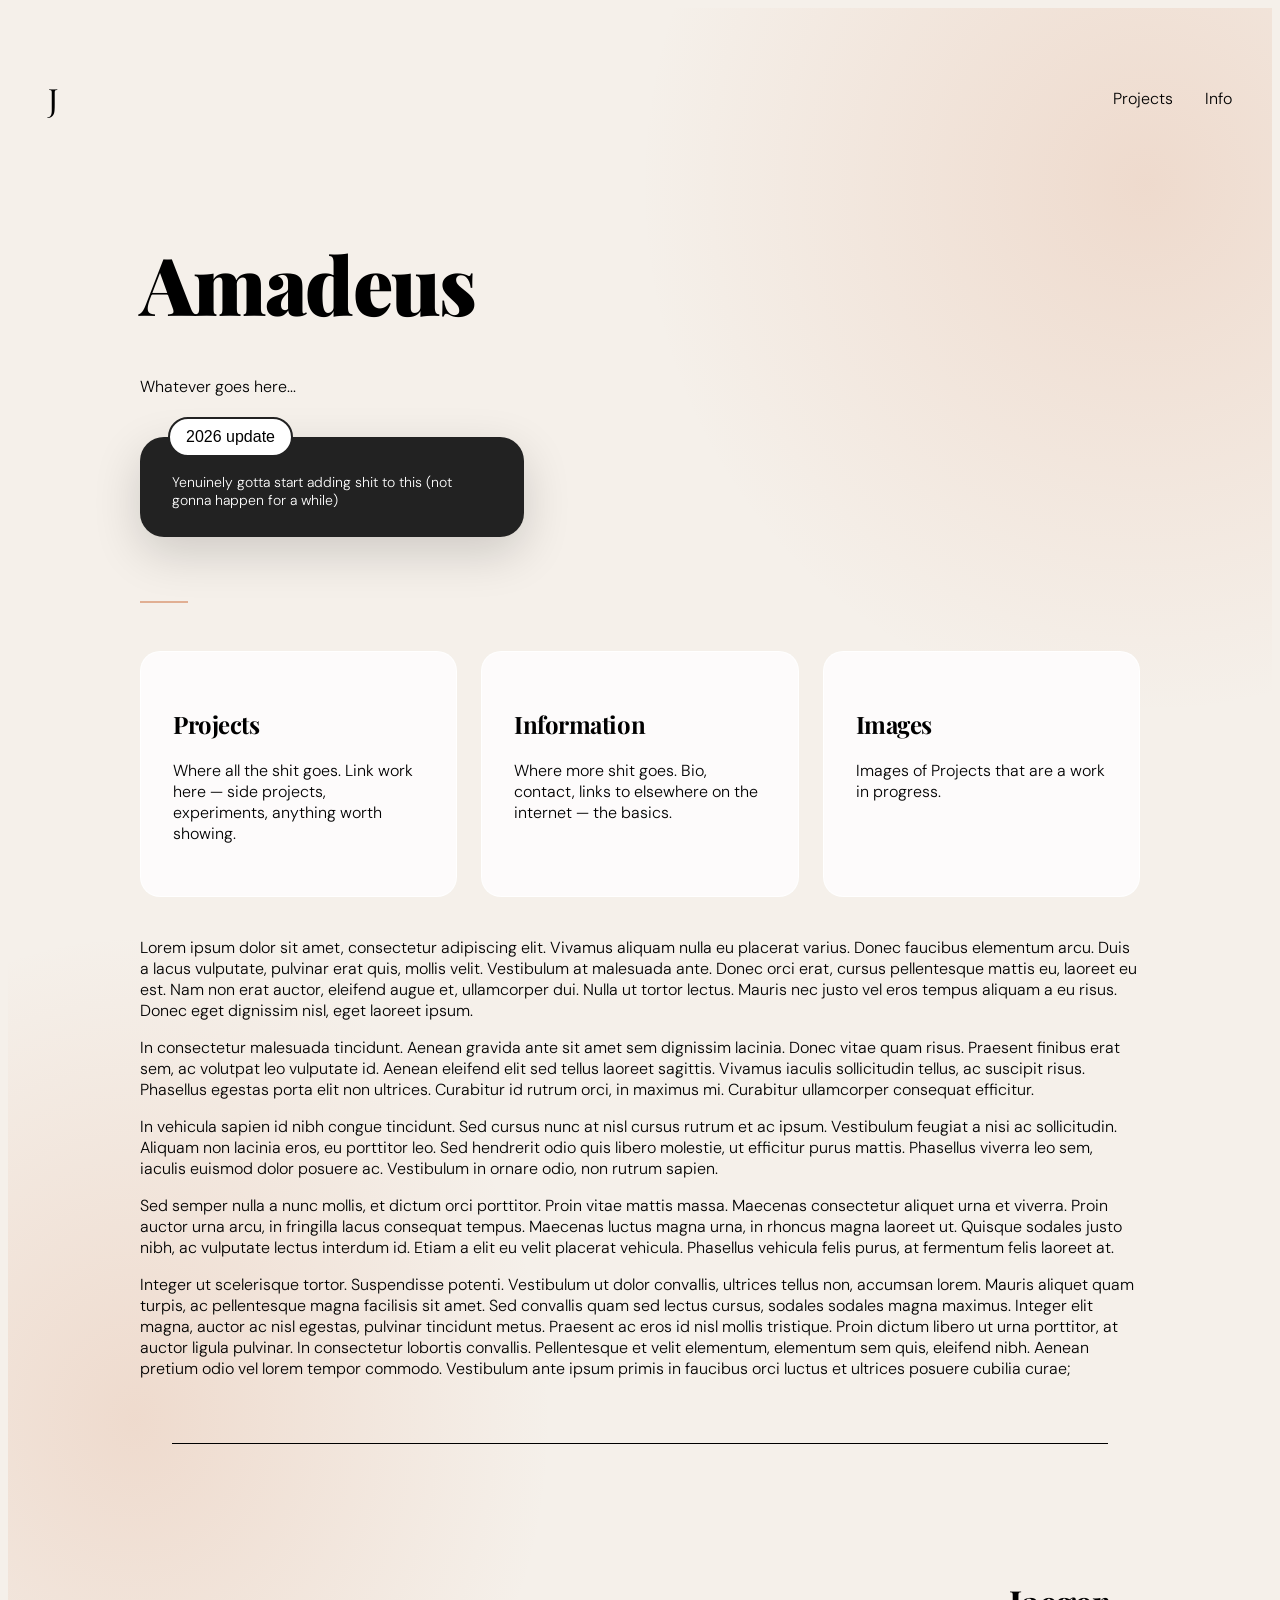
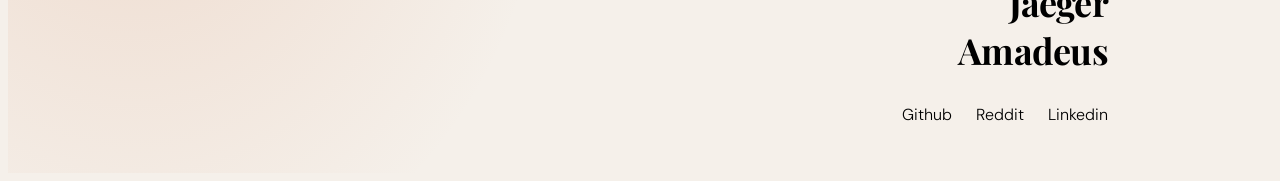
==== index.html @ b34c6782 "stylesheet" ====
<!DOCTYPE html>
<html lang="en">
<head>
    <meta charset="UTF-8" />
    <title>Hello world!</title>
    <meta name="viewport" content="width-device-width, initial-scale=1" />
    <meta name="description" content="" />
    <link rel="icon" href="favicon.png">
    <link rel="stylesheet" type="text/css" href="./styles/style.css">
    <link rel="preconnect" href="https://fonts.googleapis.com">
    <link rel="preconnect" href="https://fonts.gstatic.com" crossorigin>
    <link rel="stylesheet" href="https://fonts.googleapis.com/css2?family=Playfair+Display:ital,wght@0,700;0,900;1,700&family=DM+Sans:wght@300;400&display=swap">
</head>
<body>
    <nav>
        <span class="nav-logo" ><a href="">J</a></span>
        <ul>
            <li><a href="#">Projects</a></li>
            <li><a href="#">Info</a></li>
        </ul>
    </nav>

    <div class="page">
        <h1>Amadeus</h1>
        <p class="snippet" >Whatever goes here...</p>


        <div class="intro-wrap">
            <div class="status-update-block">
                <div class="status-update-title">
                    2026 update
                    <br>
                </div>
                <div class="status-update-text">
                    Yenuinely gotta start adding shit to this (not gonna happen for a while)
                    <br>
                </div>
            </div>
        </div>

        <div class="divider"></div>

        <div class="cards-grid">
            <div class="section-card">
                <h2>Projects</h2>
                <p>Where all the shit goes. Link work here — side projects, experiments, anything worth showing.</p>
            </div>
            <div class="section-card">
                <h2>Information</h2>
                <p>Where more shit goes. Bio, contact, links to elsewhere on the internet — the basics.</p>
            </div>
            <div class="section-card">
                <h2>Images</h2>
                <p>Images of Projects that are a work in progress.</p>
            </div>
        </div>

        <div>
            <p>
                Lorem ipsum dolor sit amet, consectetur adipiscing elit. Vivamus aliquam nulla eu placerat varius. Donec faucibus elementum arcu. Duis a lacus vulputate, pulvinar erat quis, mollis velit. Vestibulum at malesuada ante. Donec orci erat, cursus pellentesque mattis eu, laoreet eu est. Nam non erat auctor, eleifend augue et, ullamcorper dui. Nulla ut tortor lectus. Mauris nec justo vel eros tempus aliquam a eu risus. Donec eget dignissim nisl, eget laoreet ipsum. 
            </p>
            <p>
                In consectetur malesuada tincidunt. Aenean gravida ante sit amet sem dignissim lacinia. Donec vitae quam risus. Praesent finibus erat sem, ac volutpat leo vulputate id. Aenean eleifend elit sed tellus laoreet sagittis. Vivamus iaculis sollicitudin tellus, ac suscipit risus. Phasellus egestas porta elit non ultrices. Curabitur id rutrum orci, in maximus mi. Curabitur ullamcorper consequat efficitur. 
            </p>
            <p>
                In vehicula sapien id nibh congue tincidunt. Sed cursus nunc at nisl cursus rutrum et ac ipsum. Vestibulum feugiat a nisi ac sollicitudin. Aliquam non lacinia eros, eu porttitor leo. Sed hendrerit odio quis libero molestie, ut efficitur purus mattis. Phasellus viverra leo sem, iaculis euismod dolor posuere ac. Vestibulum in ornare odio, non rutrum sapien. 
            </p>
            <p>
                Sed semper nulla a nunc mollis, et dictum orci porttitor. Proin vitae mattis massa. Maecenas consectetur aliquet urna et viverra. Proin auctor urna arcu, in fringilla lacus consequat tempus. Maecenas luctus magna urna, in rhoncus magna laoreet ut. Quisque sodales justo nibh, ac vulputate lectus interdum id. Etiam a elit eu velit placerat vehicula. Phasellus vehicula felis purus, at fermentum felis laoreet at. 
            </p>
            <p>
                Integer ut scelerisque tortor. Suspendisse potenti. Vestibulum ut dolor convallis, ultrices tellus non, accumsan lorem. Mauris aliquet quam turpis, ac pellentesque magna facilisis sit amet. Sed convallis quam sed lectus cursus, sodales sodales magna maximus. Integer elit magna, auctor ac nisl egestas, pulvinar tincidunt metus. Praesent ac eros id nisl mollis tristique. Proin dictum libero ut urna porttitor, at auctor ligula pulvinar. In consectetur lobortis convallis. Pellentesque et velit elementum, elementum sem quis, eleifend nibh. Aenean pretium odio vel lorem tempor commodo. Vestibulum ante ipsum primis in faucibus orci luctus et ultrices posuere cubilia curae; 
            </p>
        </div>

        <div class="footer-wrap">
            <div class="standard-container">
                <div class="footer-top-divider">
                    <div class="footer-divider"></div>
                </div>
                <a class="link-block w-inline-block w--current" href="">
                    <h2 class="footer-title">
                        Jaeger
                        <br>
                        Amadeus
                    </h2>
                </a>
                <div class="footer-links">
                    <a class="footer-item" href="https://github.com/Chillingus">Github</a>
                    <a class="footer-item" href="">Reddit</a>
                    <a class="footer-item" href="">Linkedin</a>
                </div>
            </div>
        </div>
    </div>
</body>
</html>
---- styles/style.css ----
:root {
  --accent-warm: #d4845a;
}

body {
    background-color: #f5f0ea;
    min-height: 100vh;
    font-family: 'DM Sans', sans-serif;
    font-weight: 300;
    padding: 40px 40px 0;
    position: relative;
}

.page {
    max-width: 1000px;
    margin: 0 auto;
    padding: 40px 40px 0;
}

body::before {
    content: '';
    position: fixed;
    inset: 0;
    z-index: -1;
    background: 
        radial-gradient(ellipse 80% 60% at 90% 10%, #d4845a33 0%, transparent 50%),
        radial-gradient(ellipse 60% 50% at 10% 80%, #d4845a33 0%, transparent 55%),  
        #f5f0ea;
    position: absolute;
}


nav {
    display: flex;
    justify-content: space-between;
    align-items: center;
    padding: 24px 0;
     /* color: #f5f0ea;*/
    position: sticky;
    top: 0;
    z-index: 10;
}

nav a {
    text-decoration: none;
    color: inherit;
}

.nav-logo {
    font-family: 'Playfair Display', Impact;
    font-size: 2rem;
}

nav ul {
    list-style: none;
    display: flex;
    gap: 32px;
}

nav ul a {
    text-decoration: none;
    color: #000000;
    font-size: 1rem;
}

h1, h2 {
    font-family: 'Playfair Display', serif;
    letter-spacing: -0.02em;
}

h1 {
    font-size: 5rem;
    font-weight: 900;
    line-height: 1.0;
    /*color: #f5f0ea;*/
}

.snippet {
    color: #000000;
}


.intro-wrap {
    padding-top: 24px;
}

.status-update-text {
  color: #fff;
  font-size: 14px;
  padding-top: 8px;
}

.status-update-block {
  background-color: #222;
  border-radius: 24px;
  width: 32%;
  margin-bottom: 32px;
  padding: 28px 32px;
  position: relative;
  box-shadow: 0 16px 48px #00000029;
}

.status-update-title {
  background-color: #fff;
  border: 2px solid #222;
  border-radius: 100px;
  padding: 8px 16px;
  font-family: Pitchsans Semibold, sans-serif;
  line-height: 20px;
  position: absolute;
  top: -20px;
  left: 28px;
}


.divider {
    width: 48px;
    height: 2px;
    background: var(--accent-warm);
    margin: 64px 0 48px;
    opacity: 0.6;
}

.section-card {
    background: rgb(253, 251, 251);
    border: 1px solid rgba(255, 255, 255, 0.9);
    border-radius: 20px;
    padding: 36px 32px;
    margin-bottom: 24px;
    transition: transform 0.25s ease, box-shadow 0.25s ease;
}

.section-card:hover {
    transform: translateY(-4px);
    box-shadow: 0 20px 28px #00000012;
}

.cards-grid {
    display: grid;
    grid-template-columns: 1fr 1fr 1fr;
    gap: 24px;
}


.footer-wrap {
    background-position: 50% 100%;
    background-size: 1012px 500px;
    flex-direction: column;
    width: auto;
    margin-bottom: 0;
    margin-left: 0;
    margin-right: 0;
    padding-bottom: 48px;
    padding-left: 32px;
    padding-right: 32px;
    /*overflow: hidden;*/
}

.standard-container {
    text-align: left;
}

.footer-top-divider {
    margin-top: 64px;
    padding-bottom: 104px;
}

.footer-divider {
    height: 1px;
    background: #000000;
    width: 100%;
}

.link-block {
    text-decoration: none;
    text-align: right;
    color: inherit;
    font-size: 1.5rem;
}

.footer-links {
  display: flex;
  flex-direction: row;
  align-items: center;
  gap: 24px;
  justify-content: flex-end;
}

.footer-item {
    text-decoration: none;
    color: inherit;
}
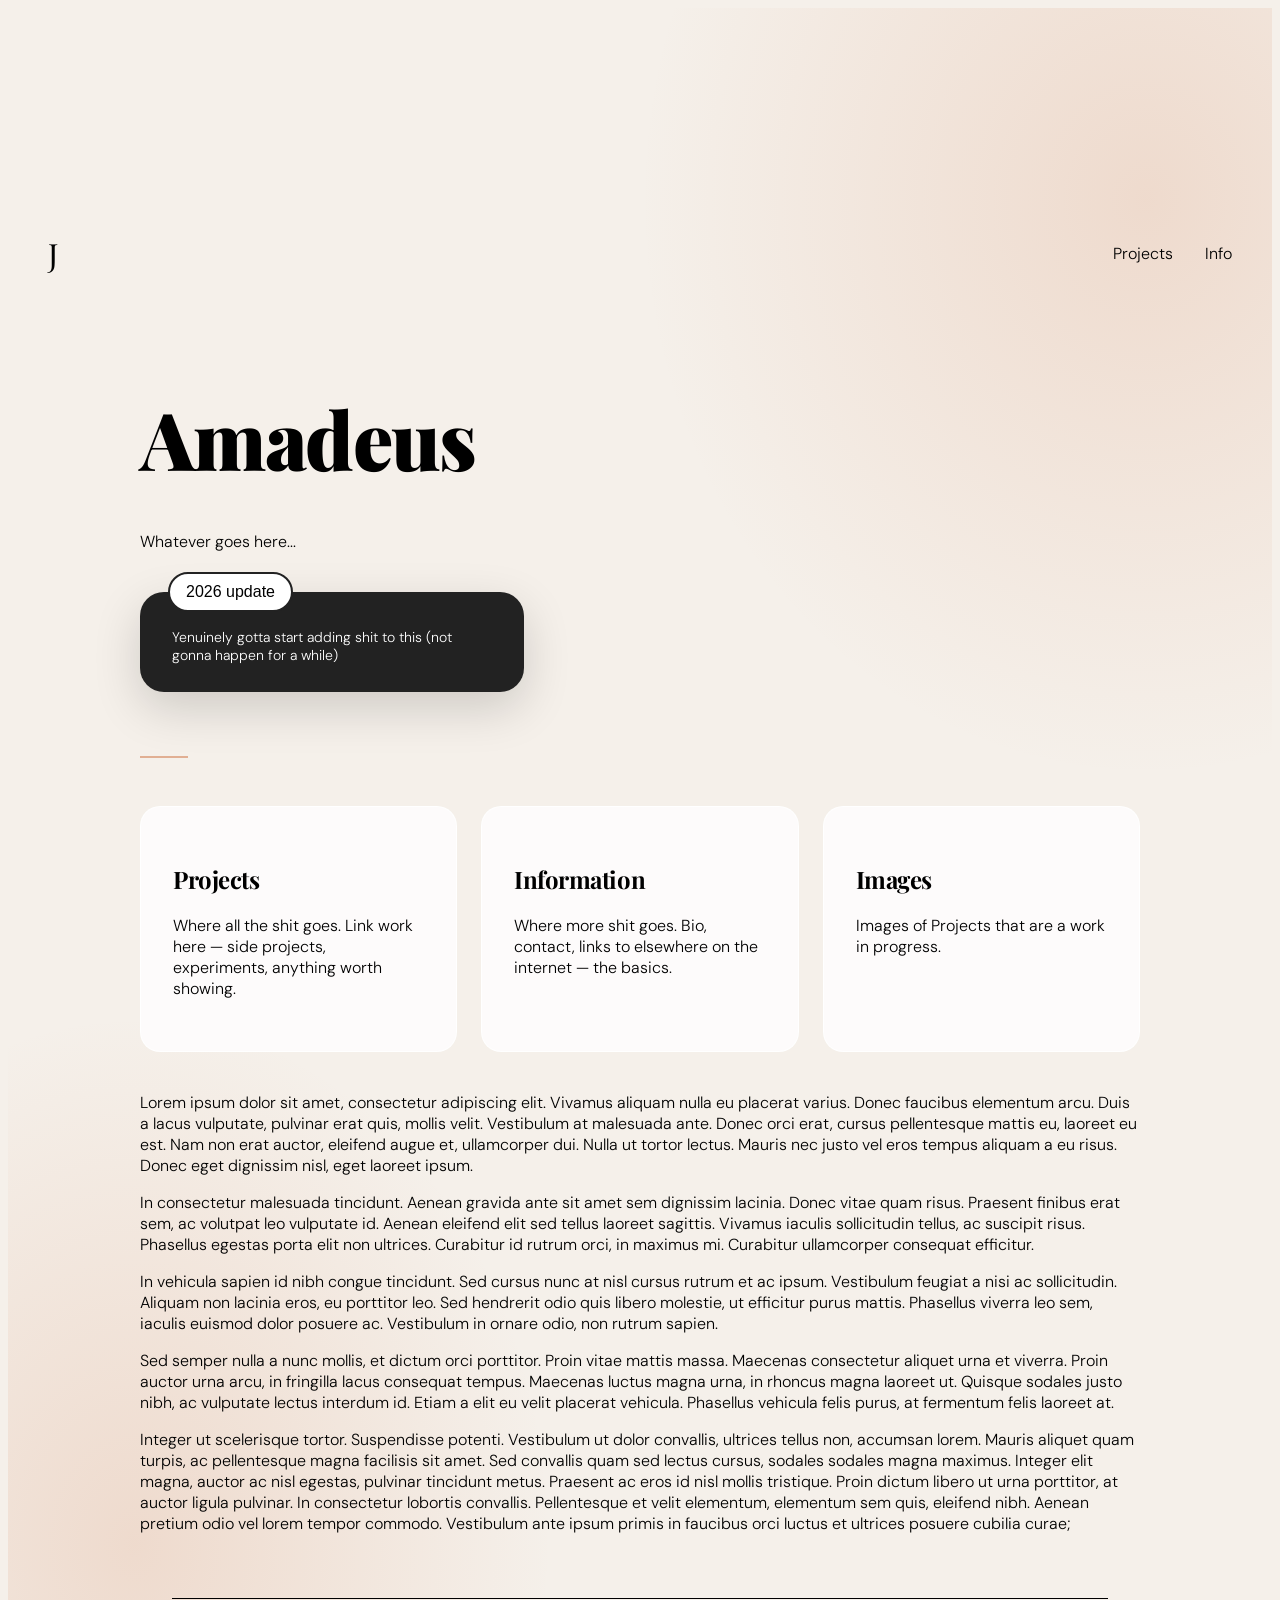
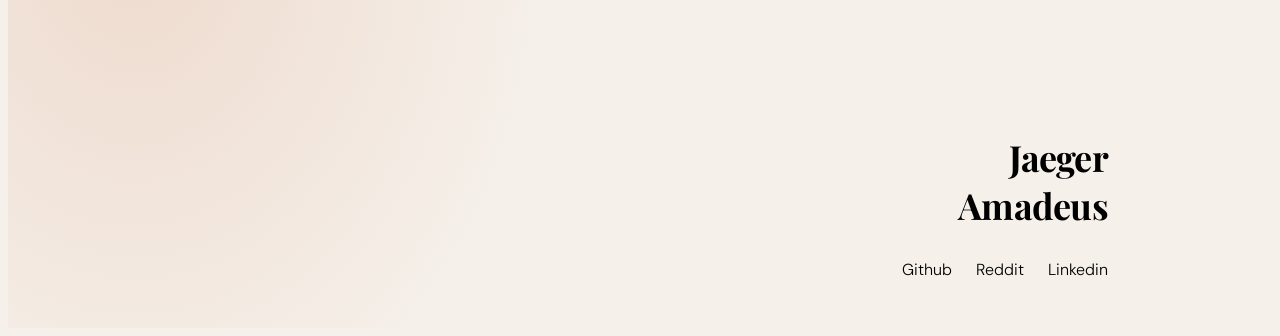
==== commit 2698683a: "niko" ====
--- a/index.html
+++ b/index.html
@@ -12,6 +12,12 @@
     <link rel="stylesheet" href="https://fonts.googleapis.com/css2?family=Playfair+Display:ital,wght@0,700;0,900;1,700&family=DM+Sans:wght@300;400&display=swap">
 </head>
 <body>
+    
+    <canvas id="niko-canvas"></canvas>
+    <link rel="stylesheet" href="styles/niko.css">
+    <script src="scripts/niko.js"></script>
+
+
     <nav>
         <span class="nav-logo" ><a href="">J</a></span>
         <ul>
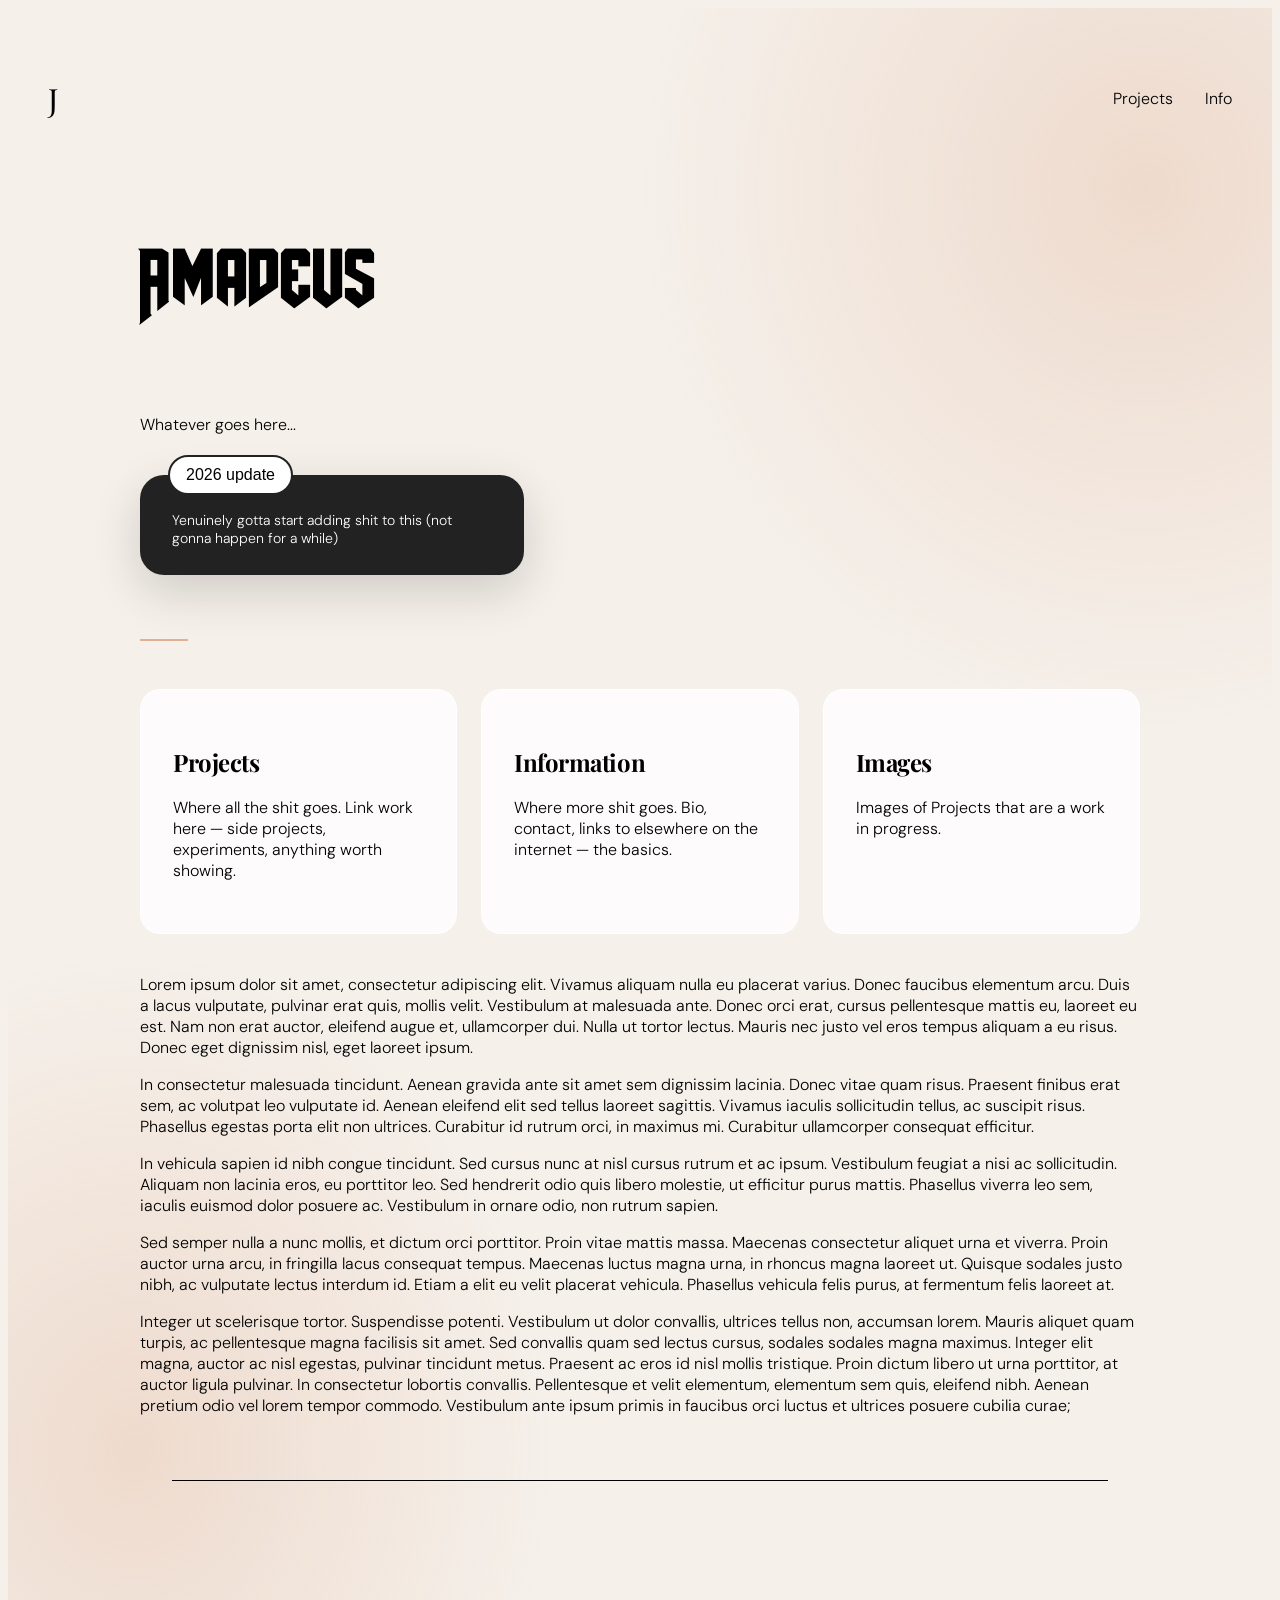
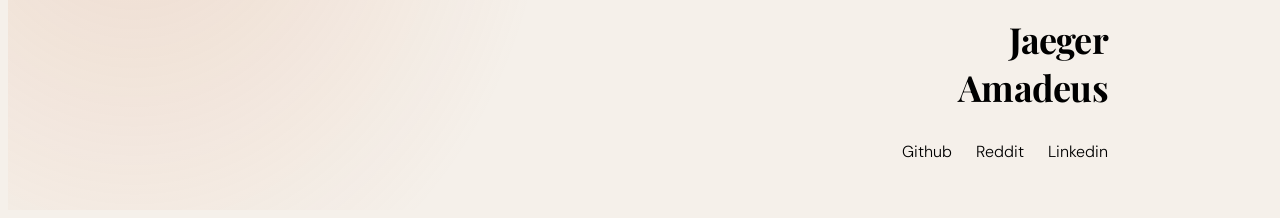
==== commit 4abdb42f: "reposition/resize niko + DOOM font added" ====
--- a/index.html
+++ b/index.html
@@ -3,13 +3,16 @@
 <head>
     <meta charset="UTF-8" />
     <title>Hello world!</title>
-    <meta name="viewport" content="width-device-width, initial-scale=1" />
+    <meta name="viewport" content="width=device-width, initial-scale=1" />
     <meta name="description" content="" />
     <link rel="icon" href="favicon.png">
     <link rel="stylesheet" type="text/css" href="./styles/style.css">
     <link rel="preconnect" href="https://fonts.googleapis.com">
     <link rel="preconnect" href="https://fonts.gstatic.com" crossorigin>
     <link rel="stylesheet" href="https://fonts.googleapis.com/css2?family=Playfair+Display:ital,wght@0,700;0,900;1,700&family=DM+Sans:wght@300;400&display=swap">
+    <script src="https://cdn.babylonjs.com/babylon.js"></script>
+    <script src="https://cdn.babylonjs.com/loaders/babylonjs.loaders.js"></script>
+    <style>@font-face {font-family: 'AmazDooM'; src: url('./resources/AmazDooMLeft.ttf');}</style>
 </head>
 <body>
     
@@ -92,9 +95,9 @@
                     </h2>
                 </a>
                 <div class="footer-links">
-                    <a class="footer-item" href="https://github.com/Chillingus">Github</a>
-                    <a class="footer-item" href="">Reddit</a>
-                    <a class="footer-item" href="">Linkedin</a>
+                    <a class="footer-item" href="https://github.com/Chillingus" target="_blank">Github</a>
+                    <a class="footer-item" href="" target="_blank">Reddit</a>
+                    <a class="footer-item" href="" target="_blank">Linkedin</a>
                 </div>
             </div>
         </div>
--- a/styles/style.css
+++ b/styles/style.css
@@ -69,9 +69,11 @@
 }
 
 h1 {
-    font-size: 5rem;
-    font-weight: 900;
+    font-family: 'AmazDooM', sans-serif;
+    font-size: 6rem;
+    font-weight: 100;
     line-height: 1.0;
+    letter-spacing: 1px;
     /*color: #f5f0ea;*/
 }
 
--- a/styles/niko.css
+++ b/styles/niko.css
@@ -0,0 +1,20 @@
+#niko-canvas {
+  position: absolute;
+  top: -6%;
+  left: 42%;
+  width: 32%;
+  height: 45vw;
+  z-index: 1;
+  pointer-events: none;
+  background: transparent;
+}
+
+body > * {
+position: relative;
+z-index: 2;
+}
+
+
+body {
+background-attachment: fixed;
+}
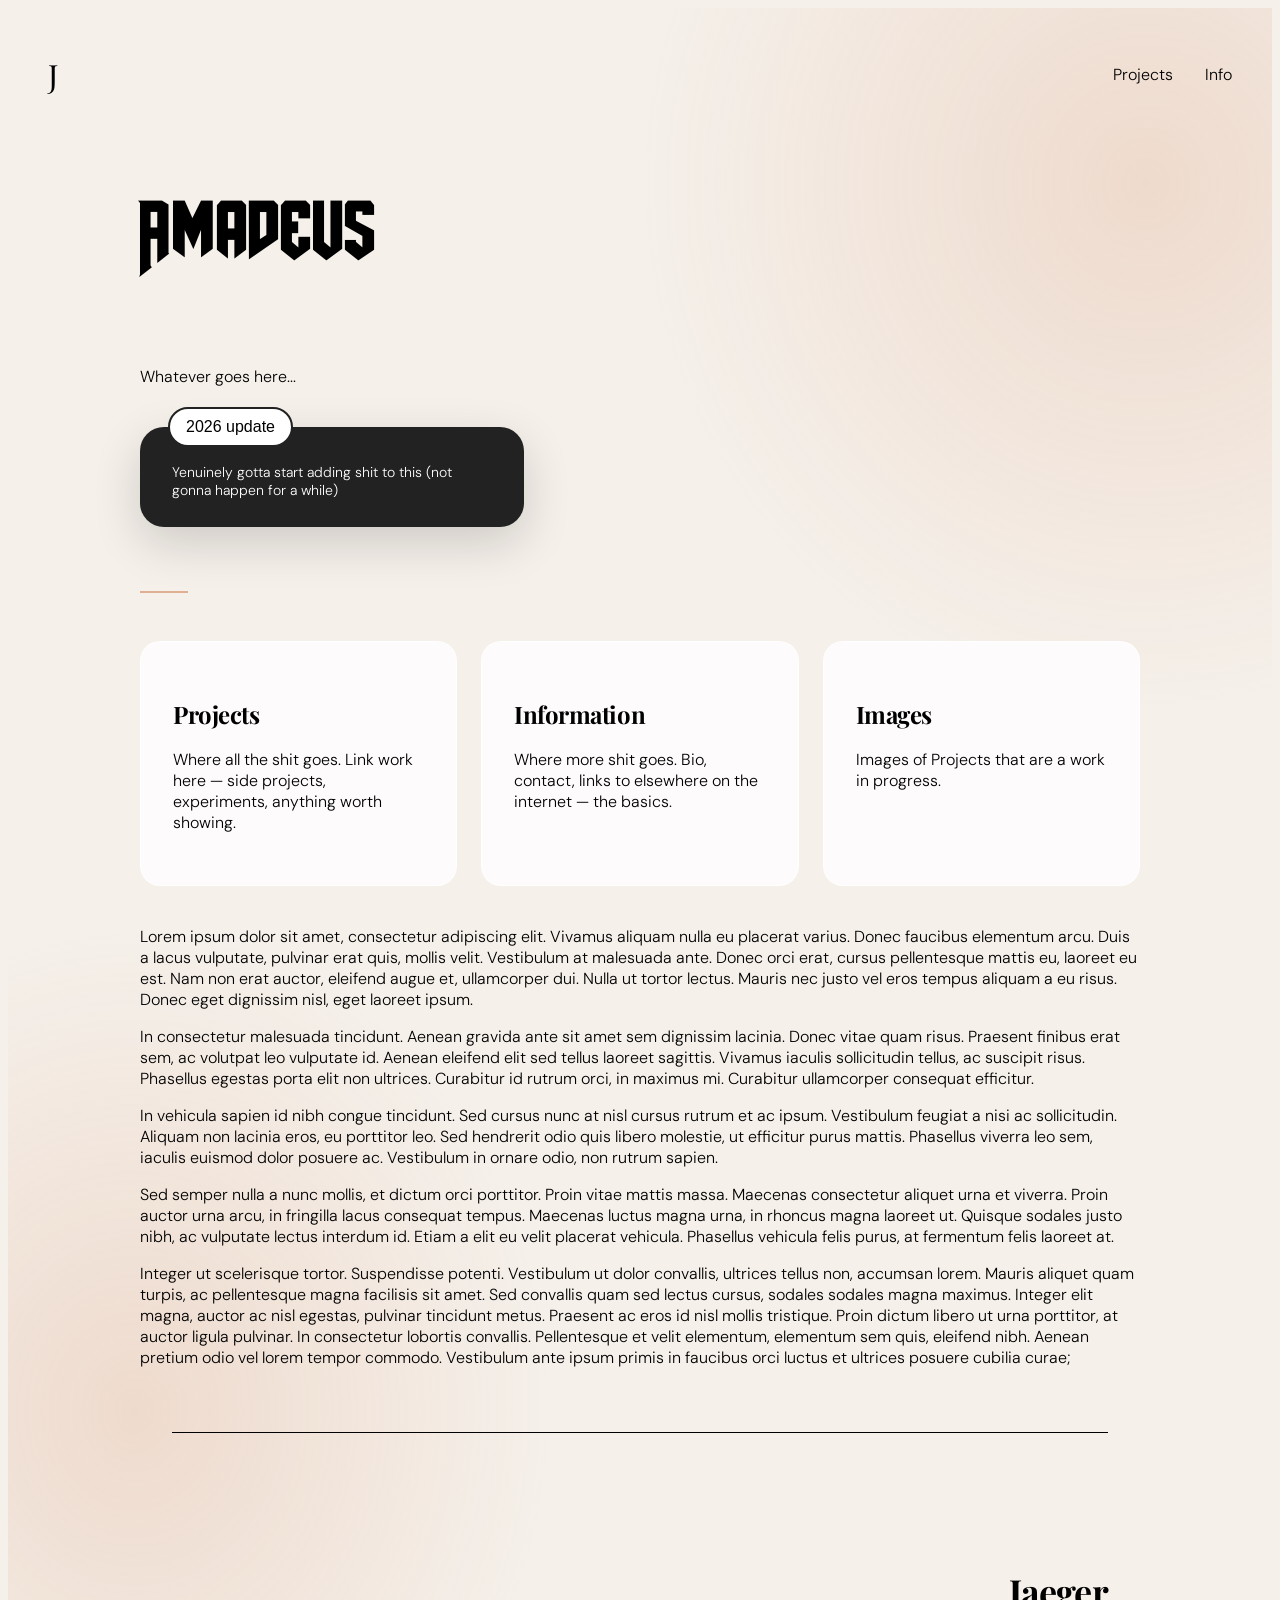
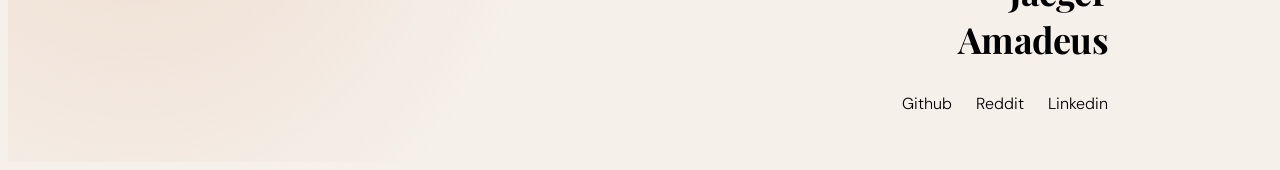
==== commit 98c668f1: "Updates" ====
--- a/index.html
+++ b/index.html
@@ -5,7 +5,7 @@
     <title>Hello world!</title>
     <meta name="viewport" content="width=device-width, initial-scale=1" />
     <meta name="description" content="" />
-    <link rel="icon" href="favicon.png">
+    <link rel="icon" type="image/x-icon" href="./resources/kitty.ico">
     <link rel="stylesheet" type="text/css" href="./styles/style.css">
     <link rel="preconnect" href="https://fonts.googleapis.com">
     <link rel="preconnect" href="https://fonts.gstatic.com" crossorigin>
--- a/styles/style.css
+++ b/styles/style.css
@@ -34,7 +34,7 @@
     display: flex;
     justify-content: space-between;
     align-items: center;
-    padding: 24px 0;
+    padding: 0 0;
      /* color: #f5f0ea;*/
     position: sticky;
     top: 0;
@@ -79,6 +79,7 @@
 
 .snippet {
     color: #000000;
+    
 }
 
 
--- a/styles/niko.css
+++ b/styles/niko.css
@@ -1,6 +1,6 @@
 #niko-canvas {
   position: absolute;
-  top: -6%;
+  top: -7%;
   left: 42%;
   width: 32%;
   height: 45vw;
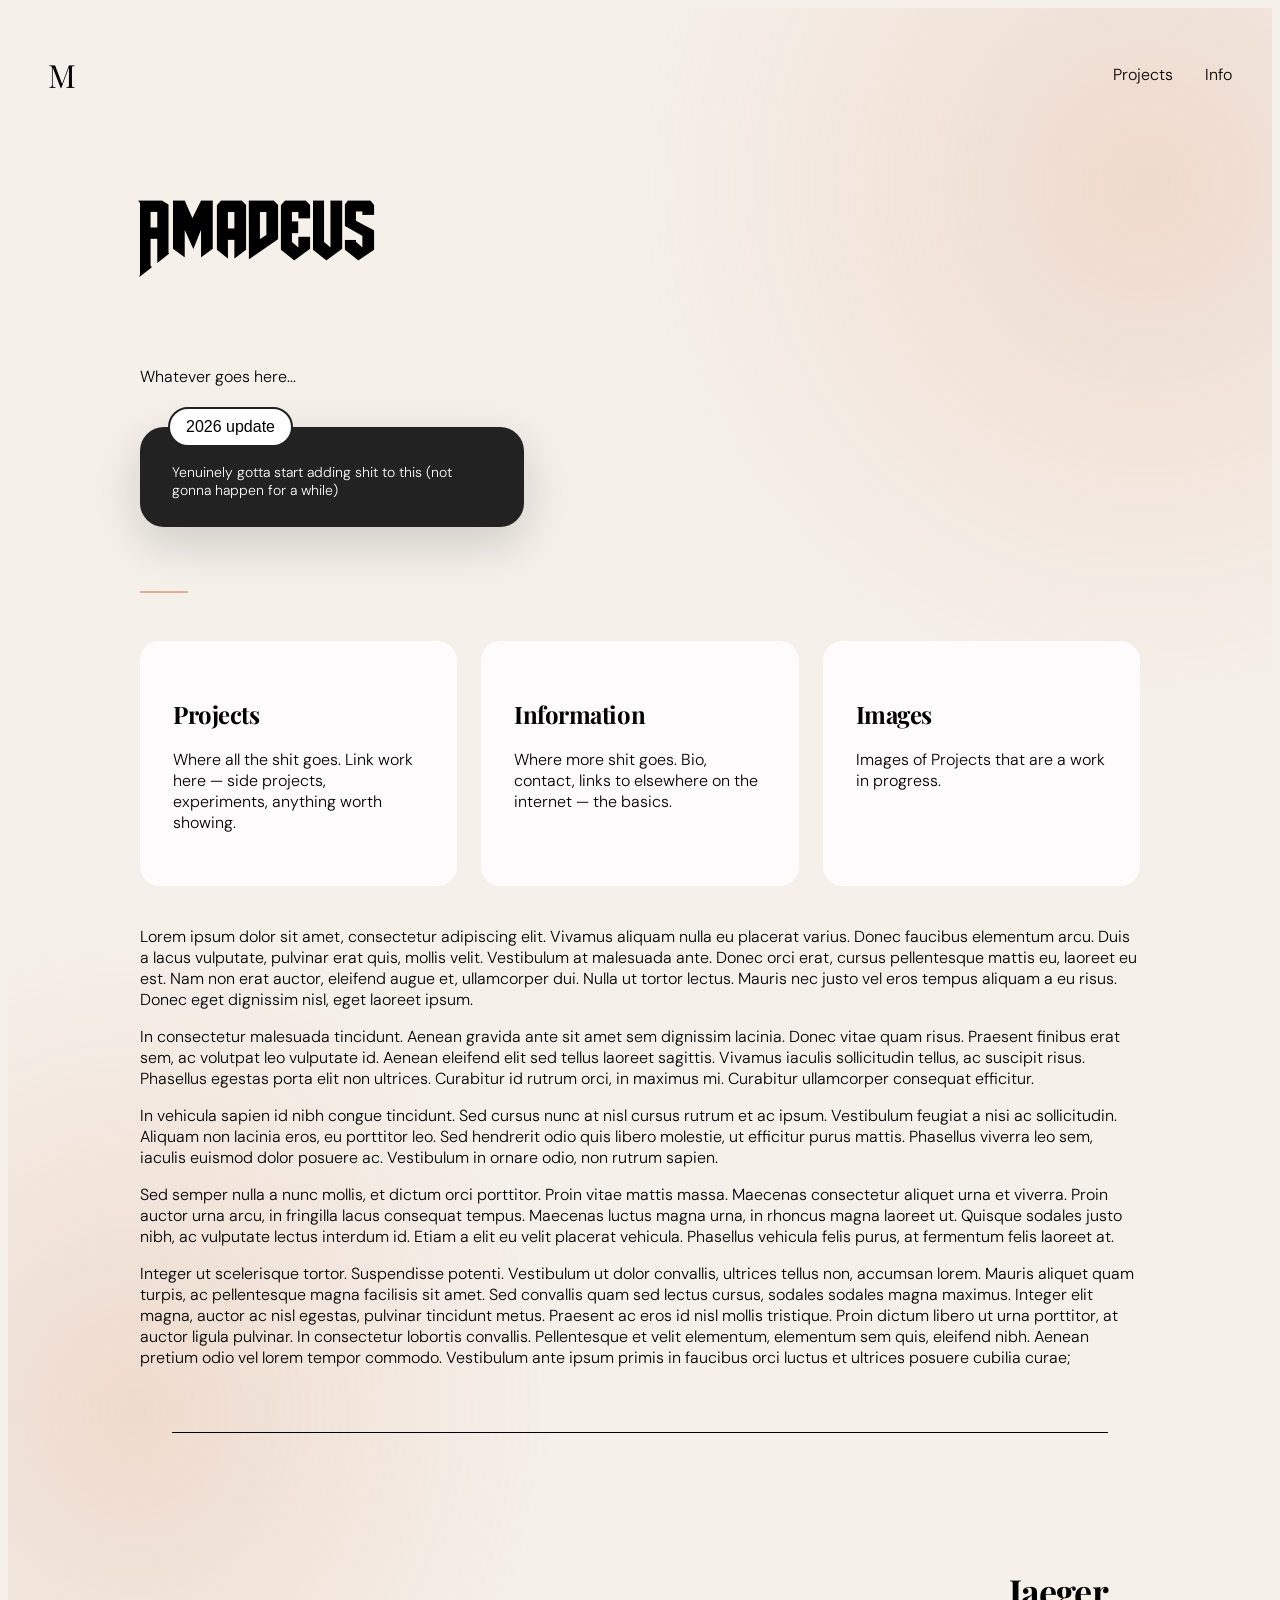
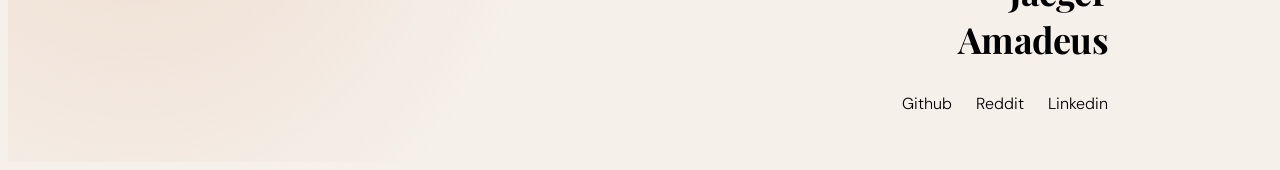
==== commit e7c7d071: "idk what changed" ====
--- a/index.html
+++ b/index.html
@@ -22,10 +22,10 @@
 
 
     <nav>
-        <span class="nav-logo" ><a href="">J</a></span>
+        <span class="nav-logo" ><a href="">M</a></span>
         <ul>
-            <li><a href="#">Projects</a></li>
-            <li><a href="#">Info</a></li>
+            <li><a href="./Projects.html" target="_blank">Projects</a></li>
+            <li><a href="./Info.html" target="_blank">Info</a></li>
         </ul>
     </nav>
 
